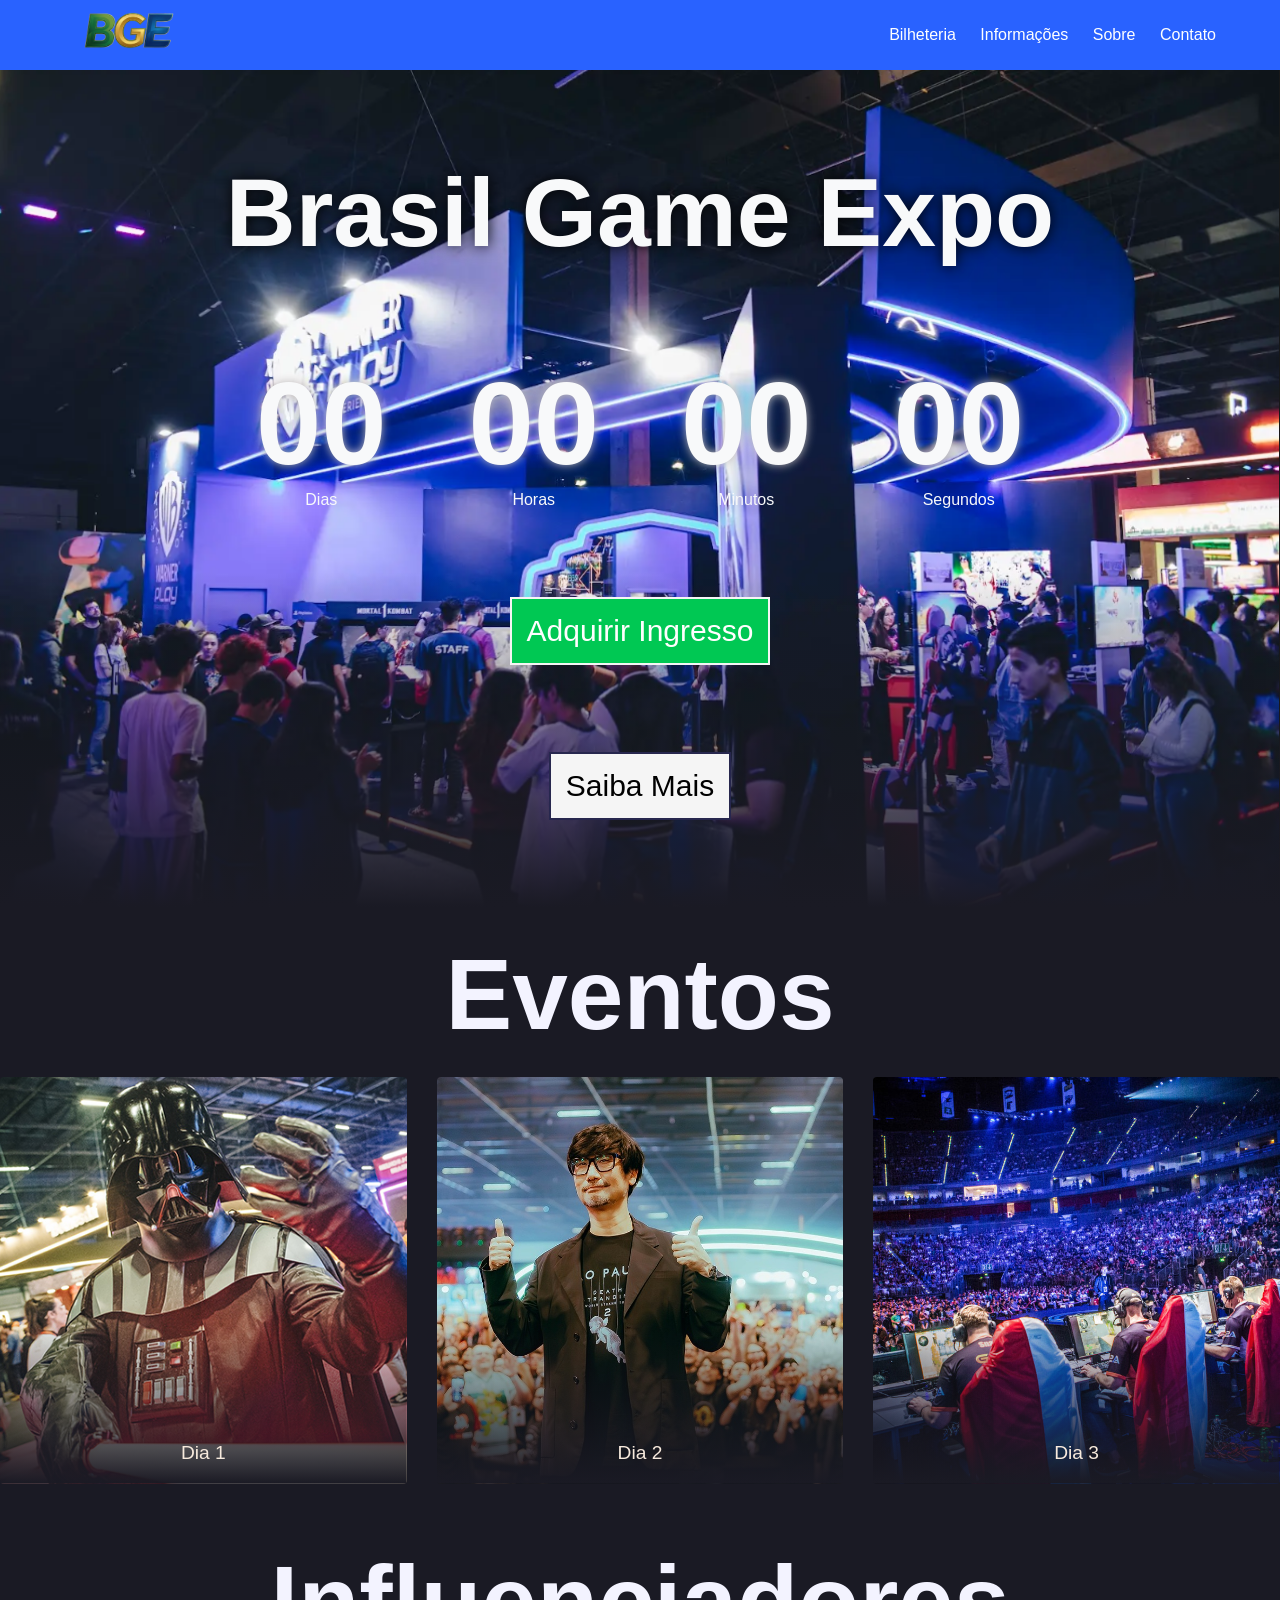
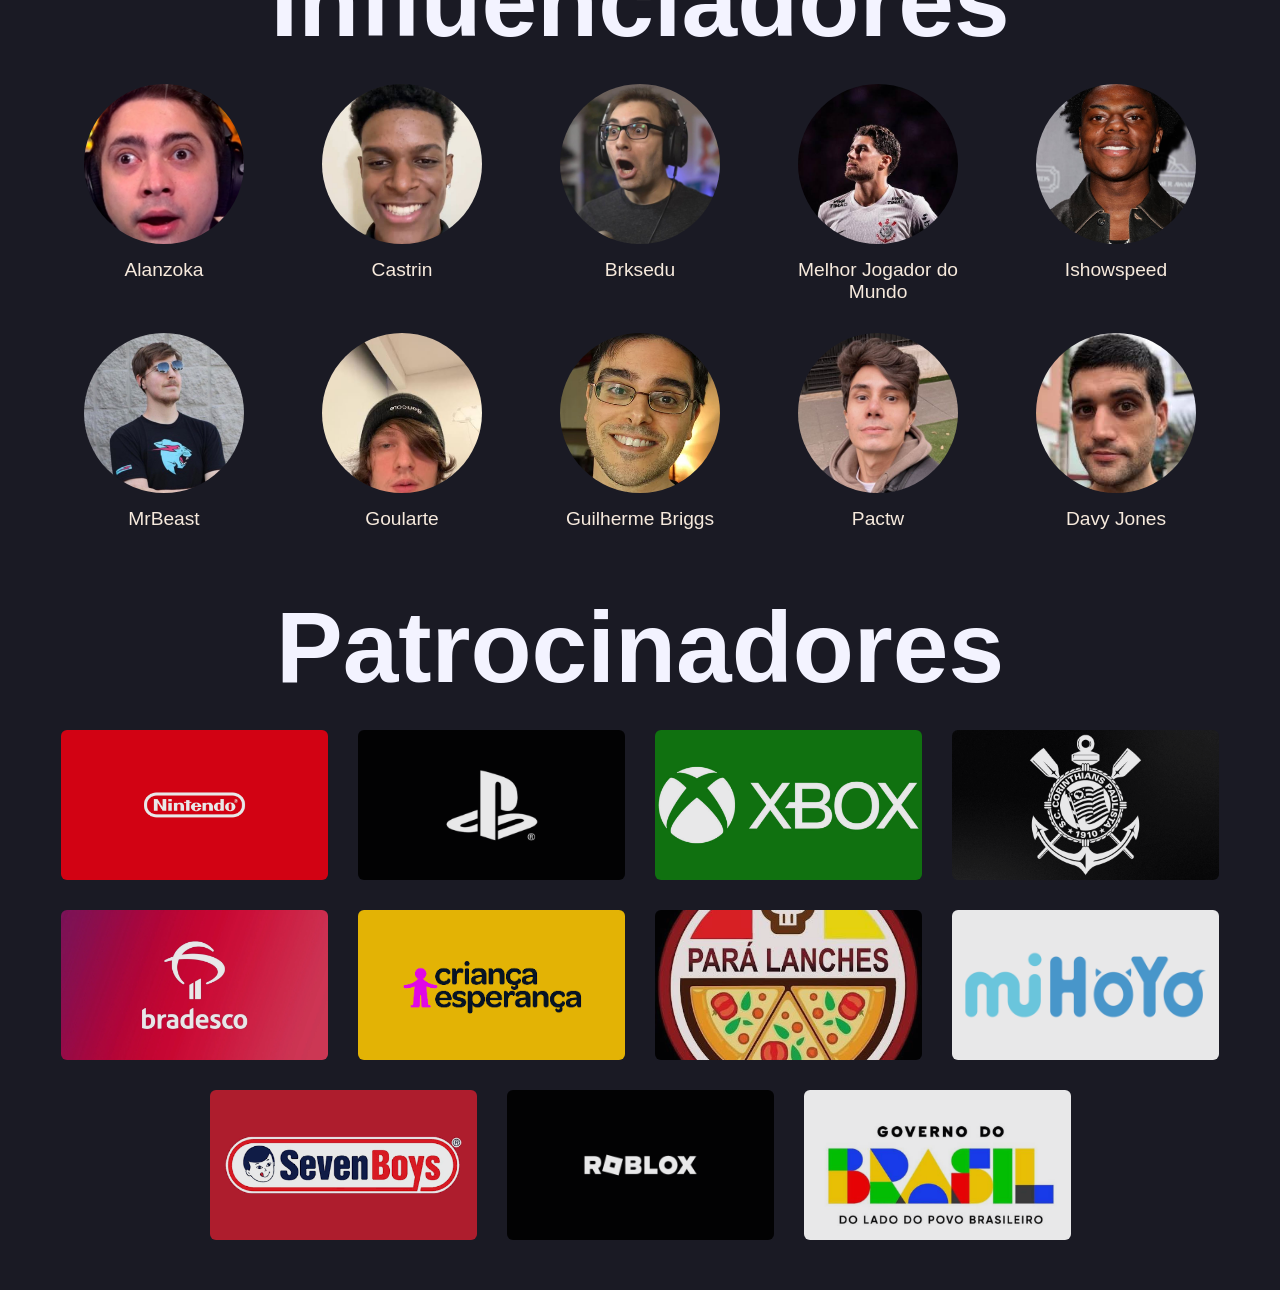
==== index.html @ b7f395b0 "super novo" ====
<!DOCTYPE html>
<html lang="pt-br">
<head>
    <meta charset="UTF-8">
    <meta name="viewport" content="width=device-width, initial-scale=1.0">
    <link rel="stylesheet" href="css/style.css">
    
   

    <title>Home</title>
</head>
<body>
 <header class="navbar">
        <div class="logo">
            <a href="index.html">
            <img src="/img/logobge.png" alt="BGE"> 
            </a>
        </div>
        <nav class="nav-links">
            <a href="ingresso.html">Bilheteria</a>
            <a href="info.html">Informações</a>
            <a href="sobre.html">Sobre</a>
            <a href="contato.html">Contato</a>
        </nav>
    </header>

    <div class="container">
        <div class='title'>            
            <h1>Brasil Game Expo</h1>
            
        </div>

        <div class="countdown">
            <div>
                <h1 id="dias">00</h1>
                <p>Dias</p>
            </div>
            <div>
                <h1 id="horas">00</h1>
                <p>Horas</p>
            </div>
            <div>
                <h1 id="minutos">00</h1>
                <p>Minutos</p>
            </div>
            <div>
                <h1 id="segundos">00</h1>
                <p>Segundos</p>
            </div>
        </div>

        <div class='button' id='btnCadastrar'>            
            <p>Adquirir Ingresso</p>
            
        </div>

        <div class='button2' id='btnInfo'>            
            <p>Saiba Mais</p>
        </div> 
    </div>

    <div class="separar"></div>
    <!-- parte apenas para separar com uma linha -->

    <div class="eventos">
        <h1 id="evento_p">Eventos</h1>

        <div class="carousel">
            <!-- Cards dos eventos  -->
            <div class="produto-grid">
                
                <!-- Card 1 -->
                <div class="evento-card">
                    <a href="info.html" class="link-card dia1">
                        <h3 class="card-title">Dia 1</h3>
                    </a>
                </div>

                <!-- Card 2 -->
                <div class="evento-card">
                    <a href="info.html" class="link-card dia2">
                        <h3 class="card-texto">Dia 2</h3>
                    </a>
                </div>

                <!-- Card 3 -->
                <div class="evento-card">
                    <a href="info.html" class="link-card dia3">
                        <h3 class="card-texto">Dia 3</h3>
                    </a>
                </div>

            </div>
        </div>       
    </div>
    
   <div class="separar"></div>

   <div class="eventos">
        <h1 id="evento_p">Influenciadores</h1>

        
         <div class="influ-grid"> 
                
               
                <div class="influ-box"> 
                    <a href="" class="influ-card influ1"></a>
                    <h3 class="card-texto"> Alanzoka </h3>
                </div>
                
                <div class="influ-box"> 
                    <a href="" class="influ-card influ2"></a>
                    <h3 class="card-texto"> Castrin</h3>
                </div>
               
                <div class="influ-box"> 
                    <a href="" class="influ-card influ3"></a>
                    <h3 class="card-texto"> Brksedu</h3>
                </div>

                <div class="influ-box"> 
                    <a href="" class="influ-card influ4"></a>
                    <h3 class="card-texto">Melhor Jogador do Mundo</h3>
                </div>

                <div class="influ-box"> 
                    <a href="" class="influ-card influ5"></a>
                    <h3 class="card-texto">Ishowspeed</h3>
                </div>

                <div class="influ-box"> 
                    <a href="" class="influ-card influ6"></a>
                    <h3 class="card-texto">MrBeast</h3>
                </div>

                <div class="influ-box"> 
                    <a href="" class="influ-card influ7"></a>
                    <h3 class="card-texto">Goularte</h3>
                </div>

                <div class="influ-box"> 
                    <a href="" class="influ-card influ8"></a>
                    <h3 class="card-texto">Guilherme Briggs</h3>
                </div>

                <div class="influ-box"> 
                    <a href="" class="influ-card influ9"></a>
                    <h3 class="card-texto">Pactw</h3>
                </div>

                <div class="influ-box"> 
                    <a href="" class="influ-card influ10"></a>
                    <h3 class="card-texto">Davy Jones</h3>
                </div>
         </div>
    </div>

     <!--divisão-->
     <div class="separar"></div>
    
     <div class="eventos">
        <h1 id="evento_p">Patrocinadores</h1>
    

     <div class="patrocinadores-grid">
            
            <!-- Patrocinador 1 -->
            <div class="patro-box">
                <a href="#" class="patro-card patro-logo1"></a>
            </div>

            <!-- Patrocinador 2 -->
            <div class="patro-box">
                <a href="#" class="patro-card patro-logo2"></a>
            </div>

            <!-- Patrocinador 3 -->
            <div class="patro-box">
                <a href="#" class="patro-card patro-logo3"></a>
            </div>

            <!-- Patrocinador 4 -->
            <div class="patro-box">
                <a href="#" class="patro-card patro-logo4"></a>
            </div>

            
            <div class="patro-box">
                <a href="#" class="patro-card patro-logo5"></a>
            </div>

            <div class="patro-box">
                <a href="#" class="patro-card patro-logo6"></a>
            </div>

            <div class="patro-box">
                <a href="#" class="patro-card patro-logo7"></a>
            </div>

            <div class="patro-box">
                <a href="#" class="patro-card patro-logo8"></a>
            </div>

            <div class="patro-box">
                <a href="#" class="patro-card patro-logo9"></a>
            </div>

            <div class="patro-box">
                <a href="#" class="patro-card patro-logo10"></a>
            </div>

            <div class="patro-box">
                <a href="#" class="patro-card patro-logo11"></a>
            </div>

        </div>
    </div>

    <script src="/javascript/script.js"></script>
</body>
</html>
---- css/style.css ----
* {
    margin: 0;
    padding: 0;
    box-sizing: border-box;
    font-family: 'Segoe UI', Tahoma, Geneva, Verdana, sans-serif;
}

.eu {
    width: 200px;
    margin-bottom: 90px;
}

.navbar {
    display: flex;
    justify-content: space-between;
    align-items: center;
    background-color: #2962FF; 
    padding: 15px 5%;
    height: 70px;
}


.logo, .logo a {
    display: flex;
    align-items: center;
    height: 100%;
}


.logo img {
    height: 70px;          
    width: auto;           
    object-fit: contain;   
}

.nav-links a {
    color: #FFFFFF;
    text-decoration: none;
    margin-left: 20px;
    font-weight: 500;
    transition: color 0.3s;
}

.nav-links a:hover {
    color: #FFB300; 
}

body {
    background-size: 100%;
    background-repeat: no-repeat;
    color: #F8F9FA;
    
}

.normal {
    background-color: #f7f7f7;
}

.container {
    display: flex;
    flex-direction: column;
    height: 93vh;
    align-items: center;
    justify-content: space-evenly;
    text-align: center;
    background: linear-gradient(to bottom, rgba(0, 0, 0, 0) 60%, #1A1A24 100%), 
                url('/img/fundo-expo.png') no-repeat center center;
    background-size: cover;
}

h3 {
    font-size: 20px;
    color: rgb(251, 255, 255);
    
}

.title {
    font-size: calc(10px + 3vw);
    
    text-shadow: 0 0 15px rgb(2, 2, 2);
    
}

.title p {
    font-size: calc(10px + 1vw);
    color: rgb(254, 255, 255);
   
    
}

.countdown {
    display: flex;
    width: 60vw;
    justify-content: space-between;
    flex-wrap: wrap;
    
}

.countdown h1 {
    font-size: calc(15px + 8vw);
    text-shadow: 0 0 10px rgb(189, 185, 185);
    
}

.button {
    background-color: #00C853;
    color: rgb(255, 254, 254);
    padding: 15px;
    font-size: 30px;
    cursor: pointer;
    border: solid 2px whitesmoke;
    
}

.button2 {
    background-color: whitesmoke;
    color: rgb(0, 0, 0);
    padding: 15px;
    font-size: 30px;
    cursor: pointer;
    border: solid 2px #27274e;
    
}

.button2:hover {
    background-color: #0b130e;
    color: whitesmoke;
    
}

.button:hover {
    background-color: #01471e;
    color: whitesmoke;
    
}

.separar {
    display: flex;
    justify-content: space-between;
    align-items: center;
    background-color: #1A1A24; 
    padding: 15px 5%;
    height: 5%;
}

.eventos {
    color: #f3f3ff;
    display: flex;
    flex-direction: column;
    align-items: center;
    justify-content: space-between;
    background-color: #1A1A24;
    font-size: 50px;
}

#evento_p{
    margin-bottom: 25px;
}

.carousel {
    width: 100%;
    overflow: hidden;
    
}

.produto-grid {
    display: flex;
    gap: 30px; 
    overflow-x: scroll; 
    padding-bottom: 15px;
    scroll-snap-type: x mandatory; 
    scrollbar-width: none; 
}

.produto-grid::-webkit-scrollbar {
    display: none;
}

.evento-card {
    flex: 0 0 calc(33.333% - 20px); 
    min-width: 280px; 
    text-align: center;
    scroll-snap-align: start; 
   
}


.link-card {
    text-decoration: none;
    display: flex;
    flex-direction: column;
    justify-content: flex-end; 
    padding-bottom: 20px;
    width: 100%;
    aspect-ratio: 1 / 1; 
    border-radius: 4px; 
    margin-bottom: 15px;
    background-size: cover;
    background-position: center;
    background-repeat: no-repeat;
    transition: transform 0.3s;
}


.evento-card:hover .link-card {
    transform: scale(1.03);
}

.card-title, .card-texto {
    font-family: 'Segoe UI', Tahoma, Geneva, Verdana, sans-serif;
    font-size: 1.2rem;
    font-weight: normal;
    color: #f7eadd;
}


.dia1 {
    background-image: linear-gradient(to bottom, rgba(0, 0, 0, 0) 60%, #1A1A24 100%), 
                      url('/img/cosplay.jpg');
}

.dia2 {
    background-image: linear-gradient(to bottom, rgba(0, 0, 0, 0) 60%, #1A1A24 100%), 
                      url('/img/goat.jpg');
}

.dia3 {
    background-image: linear-gradient(to bottom, rgba(0, 0, 0, 0) 60%, #1A1A24 100%), 
                      url('/img/esports.jpeg');
}

@media (max-width: 900px) {
    .evento-card {
        flex: 0 0 calc(50% - 15px); 
    }
}

@media (max-width: 600px) {
    .evento-card {
        flex: 0 0 100%; 
    }
}


.influ-grid {
    display: flex;
    justify-content: center; 
    gap: 30px;             
    flex-wrap: wrap;       
    width: 100%;
    max-width: 1200px;     
    padding: 0 20px 30px 20px;
}


.influ-box {
    flex: 0 0 calc(20% - 24px);
    min-width: 150px; 
    display: flex;
    flex-direction: column;
    align-items: center;
    text-align: center;
    scroll-snap-align: start; 
}


.influ-card {
    text-decoration: none;
    display: block; 
    width: 160px;        
    height: 160px;       
    aspect-ratio: 1 / 1; 
    border-radius: 50%;  
    overflow: hidden;    
    margin-bottom: 15px; 
    background-size: cover;
    background-position: center;
    background-repeat: no-repeat;
    transition: transform 0.3s;
}


.influ-box:hover .influ-card {
    transform: scale(1.05);
}


.influ1 {
    background-image: url('/img/alanzoka.jpg');
}

.influ2 {
    background-image: url('/img/castrin.jpg');
}

.influ3 {
    background-image: url('/img/Brksedu.jpg');
}

.influ4 {
    background-image: url('/img/pedroraul.jpg');
}

.influ5 {
    background-image: url('/img/ishowspeed.jpg');
}

.influ6 {
    background-image: url('/img/mrbeast.jpg');
}

.influ7 {
    background-image: url('/img/goularte.jpg');
}

.influ8 {
    background-image: url('/img/guilhermebriggs.png');
}

.influ9 {
    background-image: url('/img/Pactw.jpg');
}

.influ10 {
    background-image: url('/img/davy\ jones.jpg');
}

/* Parte dos patrocinadores*/

.patrocinadores-grid {
    background-color: #1A1A24;
    display: flex;
    justify-content: center;
    gap: 30px;
    flex-wrap: wrap; 
    width: 100%;
    max-width: 1200px;
    padding: 0 20px 50px 20px;
}


.patro-box {
   
    flex: 0 0 calc(25% - 23px);
    min-width: 200px; 
}


.patro-card {
    display: block;
    width: 100%;
    aspect-ratio: 16 / 9; 
    background-color: #242432; 
    border-radius: 6px;
    background-size: cover; 
    background-position: center;
    background-repeat: no-repeat;
    opacity: 0.9; 
    transition: opacity 0.3s, transform 0.3s;
}


.patro-box:hover .patroc-card {
    opacity: 1;
    transform: translateY(-3px); 
}


.patro-logo1 {
    background-image: url('/img/nintendo.jpg');
}

.patro-logo2 {
    background-image: url('/img/playstation.png');
}

.patro-logo3 {
    background-image: url('/img/xbox.jpg');
}

.patro-logo4 {
    background-image: url('/img/corinthians.jpg');
    width: 100%;
}

.patro-logo5 {
    background-image: url('/img/bradesco.webp');
    width: 100%;
}

.patro-logo6 {
    background-image: url('/img/criaesperanca.png');
    width: 100%;
}

.patro-logo7 {
    background-image: url('/img/paralanches.jpg');
    width: 100%;
}

.patro-logo8 {
    background-image: url('/img/mihoyoo.png');
    width: 100%;
}

.patro-logo9 {
    background-image: url('/img/pao.png');
    width: 100%;
}

.patro-logo10 {
    background-image: url('/img/roblox.jpg');
    width: 100%;
}

.patro-logo11 {
    background-image: url('/img/gov.jpg');
    width: 100%;
}


@media (max-width: 600px) {
    .patro-box {
        flex: 0 0 calc(50% - 15px);
    }
}
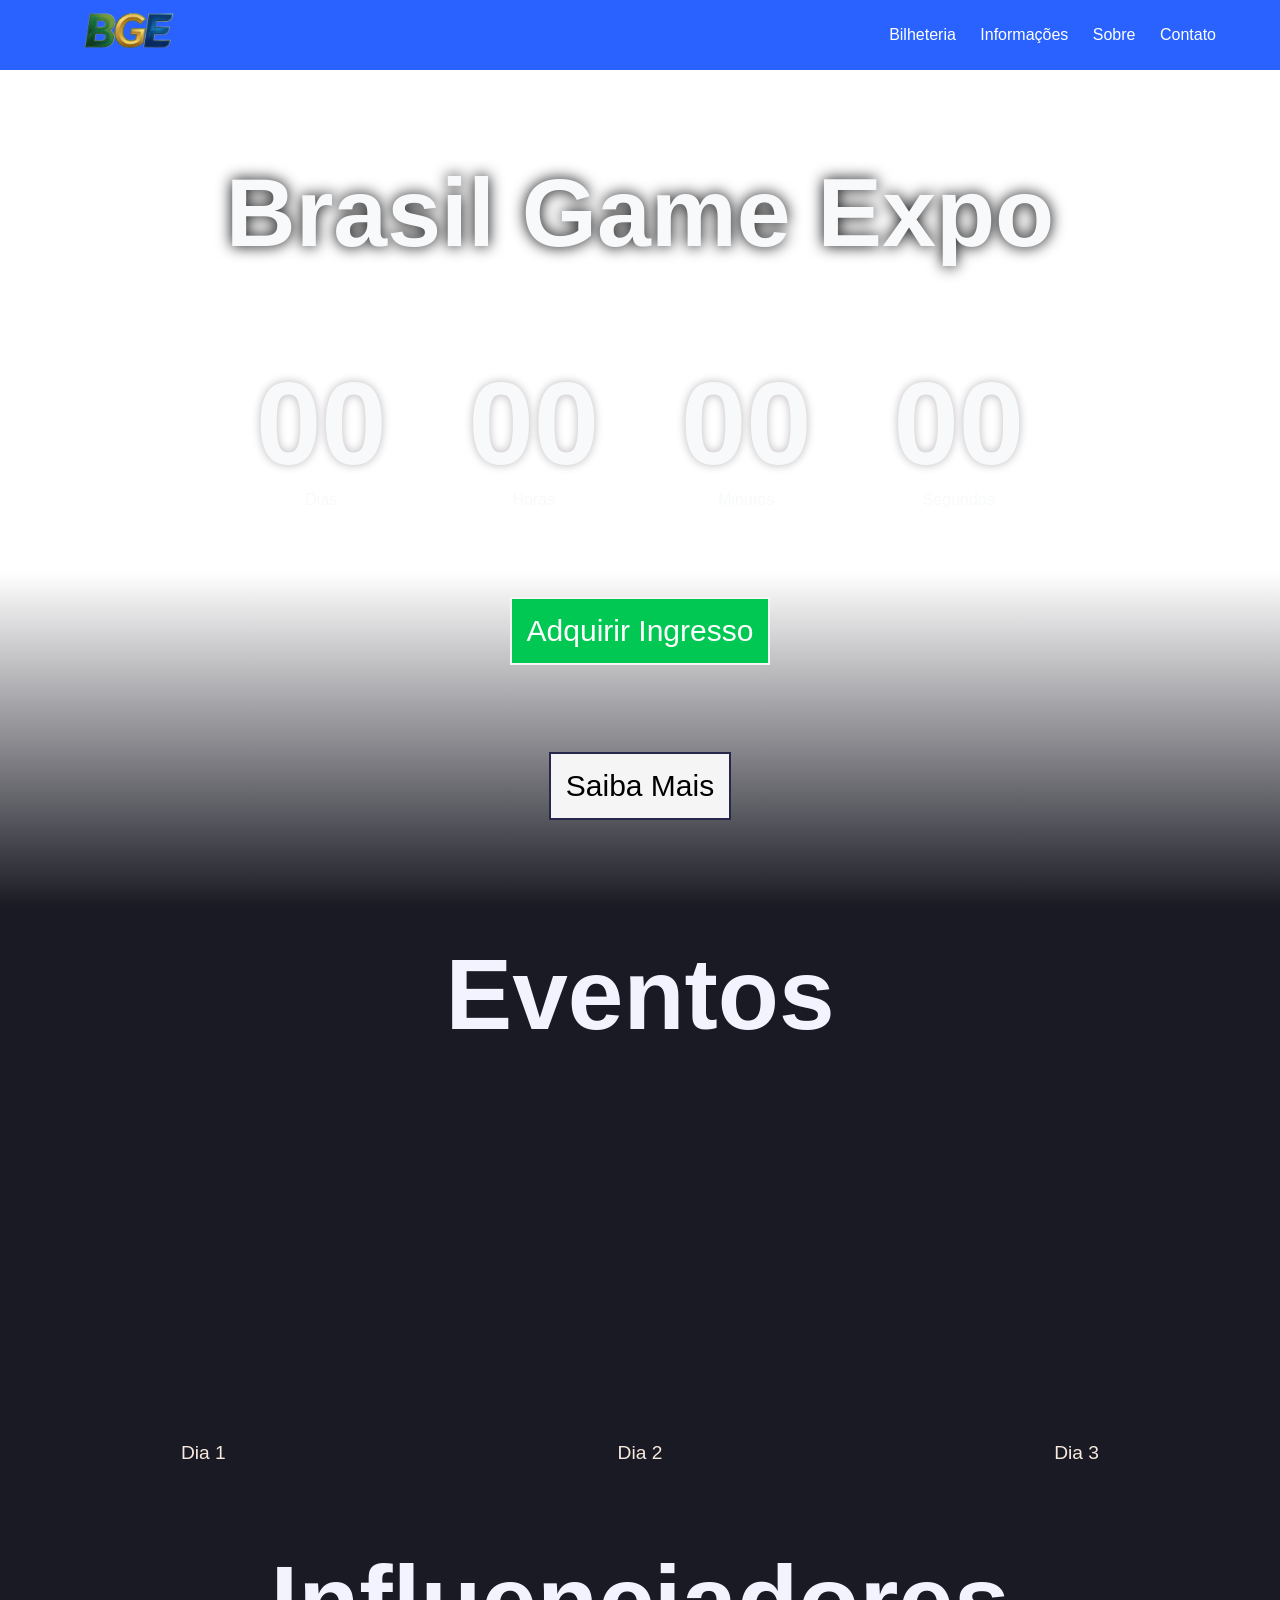
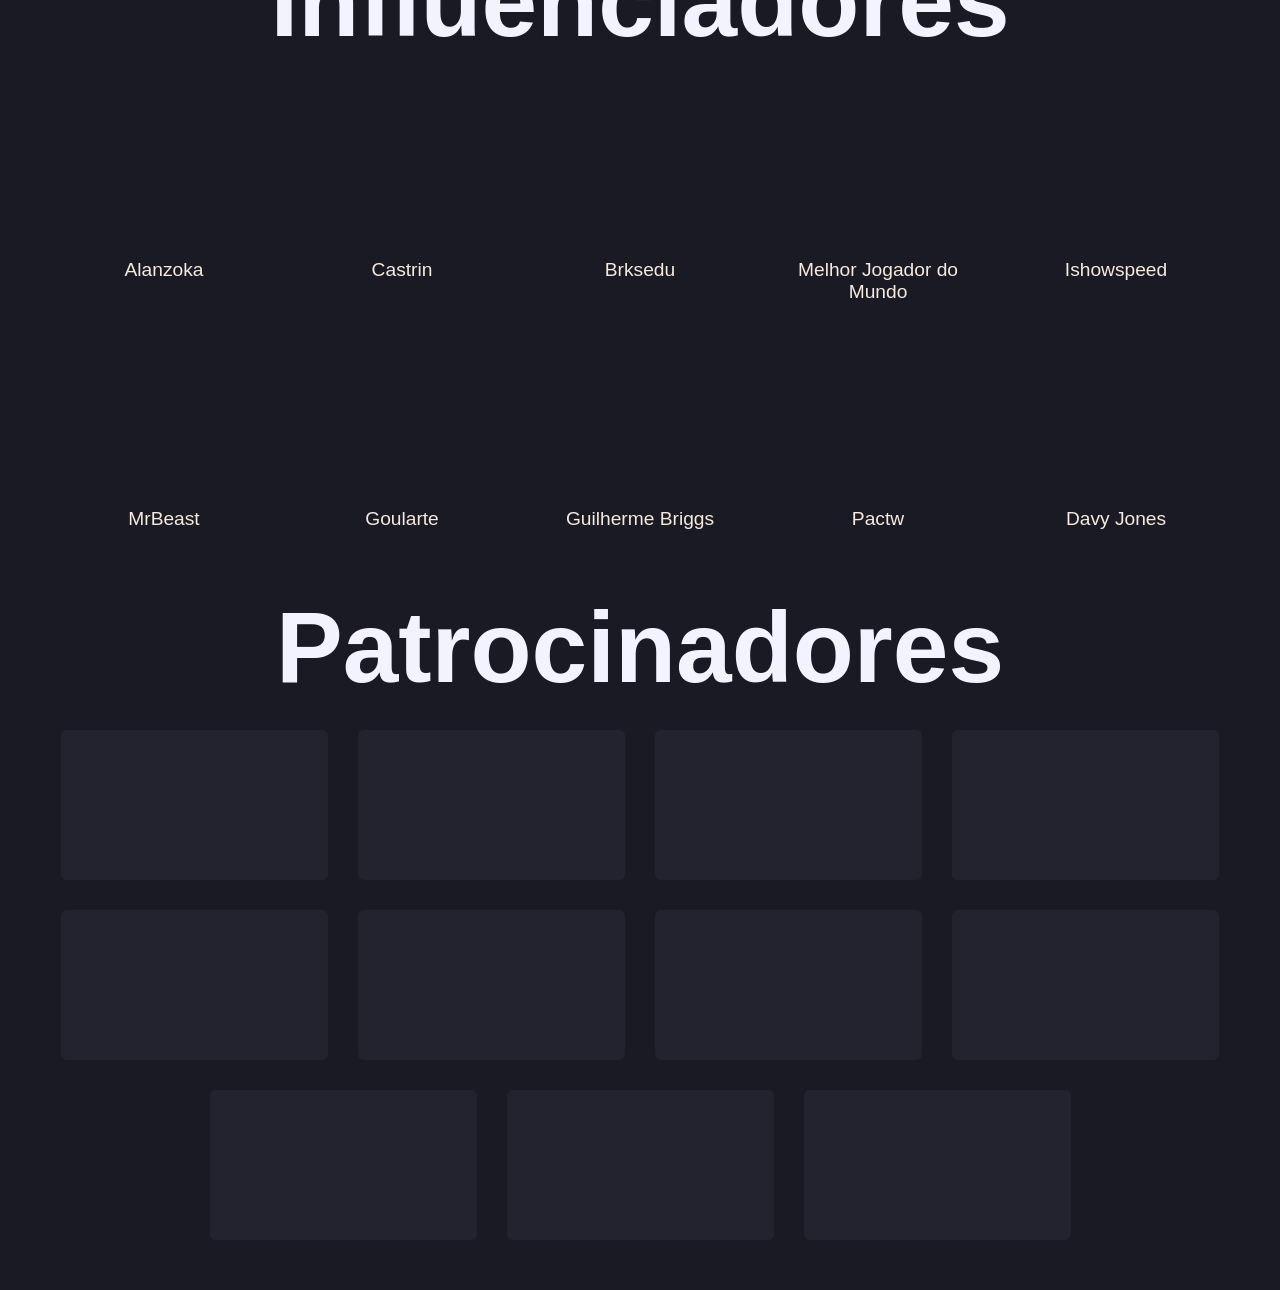
==== commit a3a626f8: "definitivo" ====
--- a/index.html
+++ b/index.html
@@ -13,7 +13,7 @@
  <header class="navbar">
         <div class="logo">
             <a href="index.html">
-            <img src="/img/logobge.png" alt="BGE"> 
+            <img src="img/logobge.png" alt="BGE"> 
             </a>
         </div>
         <nav class="nav-links">
@@ -216,6 +216,6 @@
         </div>
     </div>
 
-    <script src="/javascript/script.js"></script>
+    <script src="javascript/script.js"></script>
 </body>
 </html>
--- a/css/style.css
+++ b/css/style.css
@@ -64,7 +64,7 @@
     justify-content: space-evenly;
     text-align: center;
     background: linear-gradient(to bottom, rgba(0, 0, 0, 0) 60%, #1A1A24 100%), 
-                url('/img/fundo-expo.png') no-repeat center center;
+                url('img/fundo-expo.png') no-repeat center center;
     background-size: cover;
 }
 
@@ -216,17 +216,17 @@
 
 .dia1 {
     background-image: linear-gradient(to bottom, rgba(0, 0, 0, 0) 60%, #1A1A24 100%), 
-                      url('/img/cosplay.jpg');
+                      url('img/cosplay.jpg');
 }
 
 .dia2 {
     background-image: linear-gradient(to bottom, rgba(0, 0, 0, 0) 60%, #1A1A24 100%), 
-                      url('/img/goat.jpg');
+                      url('img/goat.jpg');
 }
 
 .dia3 {
     background-image: linear-gradient(to bottom, rgba(0, 0, 0, 0) 60%, #1A1A24 100%), 
-                      url('/img/esports.jpeg');
+                      url('img/esports.jpeg');
 }
 
 @media (max-width: 900px) {
@@ -286,43 +286,43 @@
 
 
 .influ1 {
-    background-image: url('/img/alanzoka.jpg');
+    background-image: url('img/alanzoka.jpg');
 }
 
 .influ2 {
-    background-image: url('/img/castrin.jpg');
+    background-image: url('img/castrin.jpg');
 }
 
 .influ3 {
-    background-image: url('/img/Brksedu.jpg');
+    background-image: url('img/Brksedu.jpg');
 }
 
 .influ4 {
-    background-image: url('/img/pedroraul.jpg');
+    background-image: url('img/pedroraul.jpg');
 }
 
 .influ5 {
-    background-image: url('/img/ishowspeed.jpg');
+    background-image: url('img/ishowspeed.jpg');
 }
 
 .influ6 {
-    background-image: url('/img/mrbeast.jpg');
+    background-image: url('img/mrbeast.jpg');
 }
 
 .influ7 {
-    background-image: url('/img/goularte.jpg');
+    background-image: url('img/goularte.jpg');
 }
 
 .influ8 {
-    background-image: url('/img/guilhermebriggs.png');
+    background-image: url('img/guilhermebriggs.png');
 }
 
 .influ9 {
-    background-image: url('/img/Pactw.jpg');
+    background-image: url('img/Pactw.jpg');
 }
 
 .influ10 {
-    background-image: url('/img/davy\ jones.jpg');
+    background-image: url('img/davy\ jones.jpg');
 }
 
 /* Parte dos patrocinadores*/
@@ -367,54 +367,54 @@
 
 
 .patro-logo1 {
-    background-image: url('/img/nintendo.jpg');
+    background-image: url('img/nintendo.jpg');
 }
 
 .patro-logo2 {
-    background-image: url('/img/playstation.png');
+    background-image: url('img/playstation.png');
 }
 
 .patro-logo3 {
-    background-image: url('/img/xbox.jpg');
+    background-image: url('img/xbox.jpg');
 }
 
 .patro-logo4 {
-    background-image: url('/img/corinthians.jpg');
+    background-image: url('img/corinthians.jpg');
     width: 100%;
 }
 
 .patro-logo5 {
-    background-image: url('/img/bradesco.webp');
+    background-image: url('img/bradesco.webp');
     width: 100%;
 }
 
 .patro-logo6 {
-    background-image: url('/img/criaesperanca.png');
+    background-image: url('img/criaesperanca.png');
     width: 100%;
 }
 
 .patro-logo7 {
-    background-image: url('/img/paralanches.jpg');
+    background-image: url('img/paralanches.jpg');
     width: 100%;
 }
 
 .patro-logo8 {
-    background-image: url('/img/mihoyoo.png');
+    background-image: url('img/mihoyoo.png');
     width: 100%;
 }
 
 .patro-logo9 {
-    background-image: url('/img/pao.png');
+    background-image: url('img/pao.png');
     width: 100%;
 }
 
 .patro-logo10 {
-    background-image: url('/img/roblox.jpg');
+    background-image: url('img/roblox.jpg');
     width: 100%;
 }
 
 .patro-logo11 {
-    background-image: url('/img/gov.jpg');
+    background-image: url('img/gov.jpg');
     width: 100%;
 }
 
